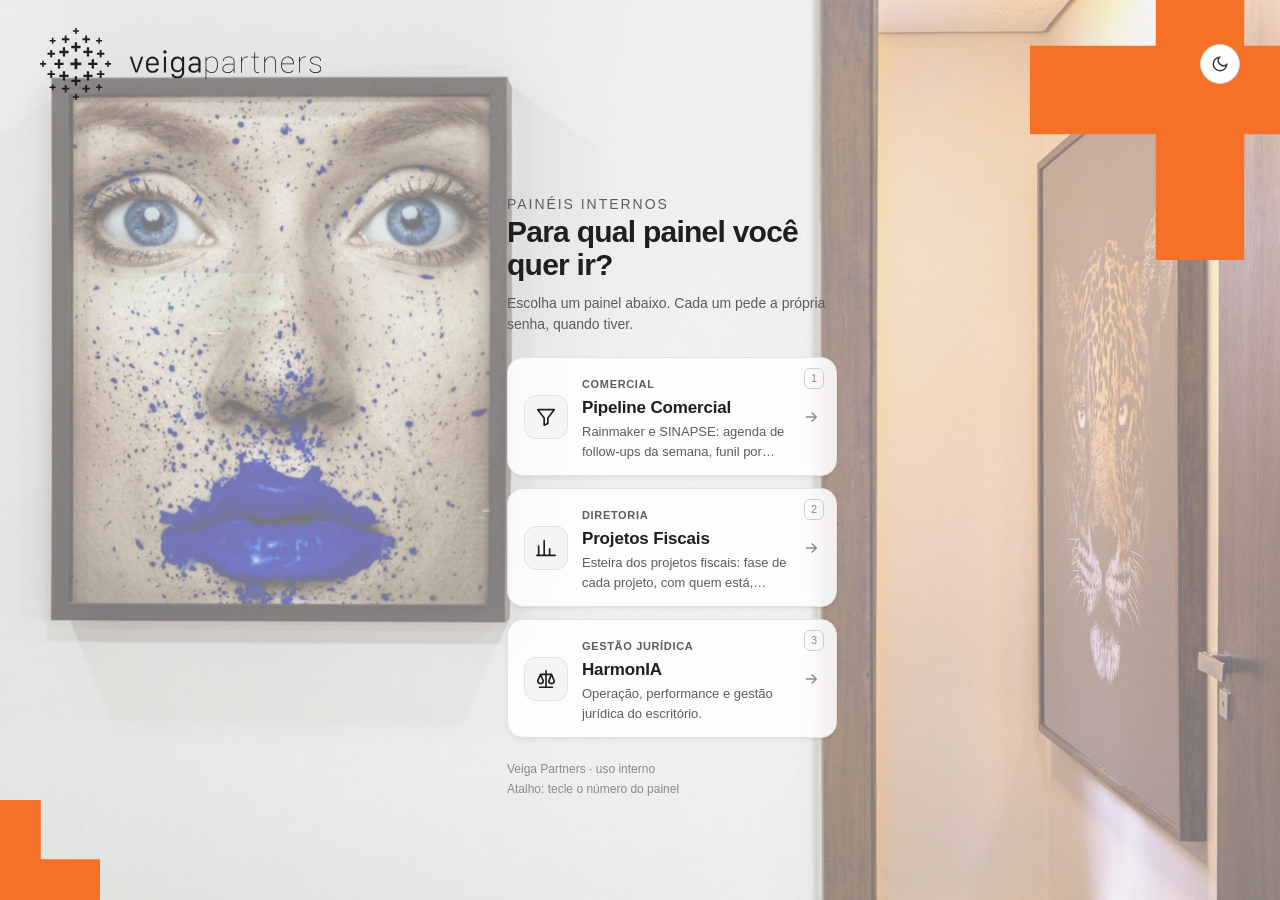
==== index.html @ 458cea9b "Hub: logo maior Co-Authored-By: Claude Opus 5.5 <noreply@anthropic.com>" ====
<!doctype html>
<html lang="pt-BR">
<head>
<meta charset="utf-8">
<meta name="viewport" content="width=device-width, initial-scale=1">
<meta name="robots" content="noindex, nofollow">
<title>Painéis Veiga Partners</title>
<style>
:root{
  --bg:#ebebeb; --panel:#ffffff; --panel2:#f5f5f5; --ink:#3c3c3c; --ink2:#1f1f1f; --muted:#5c5c5c; --faint:#8a8a8a;
  --line:#e2e2e2; --line2:#cecece; --accent:#000000; --graf:#dcdcdc;
  --foto-op:.5; --card-bg:rgba(255,255,255,.86);
  --vp-orange:#F57127; /* laranja Veiga Partners (apresentação institucional) */
  --shadow:0 1px 2px rgba(0,0,0,.05),0 2px 6px rgba(0,0,0,.05);
  --shadow-h:0 18px 40px -18px rgba(0,0,0,.35),0 6px 14px -8px rgba(0,0,0,.18);
  --sans:"Helvetica Neue",Helvetica,Arial,sans-serif; --ease:cubic-bezier(.2,.7,.2,1);
  color-scheme:light;
}
@media (prefers-color-scheme: dark){
  :root:not([data-theme="light"]){
    --bg:#1c1c1c; --panel:#262626; --panel2:#2d2d2d; --ink:#e6e6e6; --ink2:#ffffff; --muted:#b4b4b4; --faint:#8a8a8a;
    --line:#343434; --line2:#464646; --accent:#ffffff; --graf:#242424; --foto-op:.22; --card-bg:rgba(38,38,38,.86);
    --shadow:0 1px 2px rgba(0,0,0,.4); --shadow-h:0 22px 48px -20px rgba(0,0,0,.9),0 8px 18px -10px rgba(0,0,0,.6);
    color-scheme:dark;
  }
}
:root[data-theme="dark"]{
  --bg:#1c1c1c; --panel:#262626; --panel2:#2d2d2d; --ink:#e6e6e6; --ink2:#ffffff; --muted:#b4b4b4; --faint:#8a8a8a;
  --line:#343434; --line2:#464646; --accent:#ffffff; --graf:#242424; --foto-op:.22; --card-bg:rgba(38,38,38,.86);
  --shadow:0 1px 2px rgba(0,0,0,.4); --shadow-h:0 22px 48px -20px rgba(0,0,0,.9),0 8px 18px -10px rgba(0,0,0,.6);
  color-scheme:dark;
}
*{box-sizing:border-box}
html,body{margin:0}
body{background:var(--bg);color:var(--ink);font:15px/1.5 var(--sans);-webkit-font-smoothing:antialiased;min-height:100vh;overflow-x:hidden;position:relative}
a{color:inherit}

/* grafismo "+" da marca, ao fundo */
.graf{position:fixed;color:var(--vp-orange);pointer-events:none;z-index:0;animation:drift 1.2s var(--ease) both}
.graf svg{width:100%;height:100%;display:block}
.g1{width:340px;height:340px;right:-90px;top:-80px}
.g2{width:160px;height:160px;left:-60px;bottom:-60px;animation-delay:.15s}
@keyframes drift{from{opacity:0;transform:translate(24px,24px)}to{opacity:1;transform:none}}
@keyframes fadeUp{from{opacity:0;transform:translateY(14px)}to{opacity:1;transform:none}}

.wrap{position:relative;z-index:1;max-width:980px;margin:0 auto;padding:56px 16px 40px}
header{display:flex;align-items:center;justify-content:space-between;gap:16px;animation:fadeUp .6s var(--ease) both}
.logo{height:72px;width:auto;color:var(--ink2);display:block}
.theme{border:1px solid var(--line2);background:var(--panel);border-radius:999px;width:40px;height:40px;display:grid;place-items:center;cursor:pointer;color:var(--ink)}
.theme svg{width:18px;height:18px}
.theme .sun{display:none}
:root[data-theme="dark"] .theme .sun{display:block} :root[data-theme="dark"] .theme .moon{display:none}
@media (prefers-color-scheme: dark){:root:not([data-theme="light"]) .theme .sun{display:block}:root:not([data-theme="light"]) .theme .moon{display:none}}

.hero{margin:64px 0 28px;animation:fadeUp .6s .08s var(--ease) both}
.kicker{font-size:12px;letter-spacing:.14em;text-transform:uppercase;color:var(--faint);margin:0 0 10px}
h1{font-size:clamp(28px,4.4vw,42px);line-height:1.1;letter-spacing:-.025em;color:var(--ink2);margin:0;font-weight:700}
.hero p{color:var(--muted);margin:12px 0 0;max-width:560px}

.grid{display:grid;grid-template-columns:repeat(auto-fill,minmax(280px,1fr));gap:16px}
.card{display:flex;flex-direction:column;gap:14px;text-decoration:none;background:var(--panel);border:1px solid var(--line);border-radius:16px;padding:22px;box-shadow:var(--shadow);
  transition:transform .25s var(--ease),box-shadow .25s var(--ease),border-color .25s var(--ease);animation:fadeUp .6s var(--ease) both;min-height:200px;position:relative}
.card:hover{transform:translateY(-3px);box-shadow:var(--shadow-h);border-color:var(--line2)}
.card:focus-visible{outline:2px solid var(--accent);outline-offset:3px}
.card .top{display:flex;align-items:center;justify-content:space-between}
.ico{width:44px;height:44px;border-radius:12px;background:var(--panel2);border:1px solid var(--line);display:grid;place-items:center;color:var(--ink2)}
.ico svg{width:22px;height:22px}
.key{font-size:11px;color:var(--faint);border:1px solid var(--line2);border-radius:6px;padding:1px 6px}
.card h2{margin:0;font-size:19px;letter-spacing:-.01em;color:var(--ink2)}
.card p{margin:0;color:var(--muted);font-size:14px;flex:1}
.card .go{display:flex;align-items:center;justify-content:space-between;font-size:13px;color:var(--faint);border-top:1px solid var(--line);padding-top:12px}
.card .go b{color:var(--ink2);font-weight:600}
.card .arrow{width:18px;height:18px;transition:transform .25s var(--ease)}
.card:hover .arrow{transform:translateX(4px)}
.tag{font-size:11px;font-weight:600;letter-spacing:.06em;text-transform:uppercase;color:var(--muted)}
.last{position:absolute;top:-9px;left:20px;background:var(--ink2);color:var(--bg);font-size:10.5px;font-weight:600;letter-spacing:.06em;text-transform:uppercase;padding:2px 8px;border-radius:999px}
.soon{opacity:.55;pointer-events:none;border-style:dashed;box-shadow:none}

footer{margin-top:48px;color:var(--faint);font-size:12px;display:flex;justify-content:space-between;gap:12px;flex-wrap:wrap}

/* foto de fundo (recepção da Veiga): levemente transparente; os links ficam na faixa de parede branca entre o quadro e a porta */
body::before{content:"";position:fixed;inset:0;background:url("fundo.jpg") 52% center/cover no-repeat;opacity:var(--foto-op);z-index:0;pointer-events:none;animation:fadeIn 1s var(--ease) both}
@keyframes fadeIn{from{opacity:0}}
.card{background:var(--card-bg);-webkit-backdrop-filter:blur(8px);backdrop-filter:blur(8px)}

@media (min-width:1000px){
  :root{--cw:clamp(330px,21vw,410px)}
  header{position:fixed;top:28px;left:40px;right:40px;z-index:2}
  .wrap{max-width:none;width:var(--cw);margin:0 0 0 calc(52.5vw - var(--cw) / 2);padding:120px 0 40px;min-height:100vh;display:flex;flex-direction:column;justify-content:center}
  .hero{margin:0 0 22px}
  h1{font-size:30px}
  .hero p{font-size:14px}
  .grid{grid-template-columns:1fr;gap:12px}
  /* cards compactos em linha: ícone | título + descrição | seta, para caber vários painéis sem rolar */
  .card{min-height:0;padding:14px 16px;display:grid;grid-template-columns:44px 1fr 18px;column-gap:14px;row-gap:2px;align-items:center}
  .card .top{display:contents}
  .card .ico{grid-column:1;grid-row:1 / span 2}
  .card .key{position:absolute;top:10px;right:12px}
  .card > div:not(.top):not(.go){grid-column:2;grid-row:1}
  .card h2{font-size:17px}
  .card p{grid-column:2;grid-row:2;font-size:13px;display:-webkit-box;-webkit-line-clamp:2;-webkit-box-orient:vertical;overflow:hidden}
  .card .go{grid-column:3;grid-row:1 / span 2;border:0;padding:0;align-self:center}
  .card .go b{display:none}
  footer{margin-top:22px;flex-direction:column;gap:2px}
}

@media (max-width:600px){
  :root{--foto-op:.3}
  .wrap{padding-top:28px}
  .hero{margin:40px 0 22px}
  .g1{width:220px;height:220px;right:-80px;top:-60px}
  .logo{height:50px}
  .key{display:none}
}
@media (prefers-reduced-motion: reduce){*{animation:none!important;transition:none!important}}
</style>
</head>
<body>
<svg width="0" height="0" style="position:absolute" aria-hidden="true" focusable="false">
  <defs>
    <symbol id="vp-logo" viewBox="0 0 390.6 100"><path fill="currentColor" fill-rule="evenodd" d="M247.04 51.24C247.04 54.72 246.29 57.49 244.79 59.54C243.29 61.58 241.25 62.61 238.66 62.61C236.97 62.61 235.47 62.26 234.15 61.58C232.83 60.89 231.80 59.94 231.05 58.73L231.05 70.78L229.94 70.78L229.94 39.88L231.05 39.88L231.05 43.86C231.82 42.45 232.86 41.36 234.17 40.60C235.47 39.85 236.96 39.47 238.62 39.47C241.23 39.47 243.29 40.47 244.79 42.47C246.29 44.47 247.04 47.28 247.04 50.89L247.04 51.24M245.90 50.81C245.90 47.61 245.27 45.10 243.99 43.29C242.72 41.49 240.94 40.58 238.64 40.58C236.77 40.58 235.18 41.07 233.88 42.04C232.57 43.01 231.63 44.40 231.05 46.21L231.05 56.65C231.63 58.19 232.58 59.38 233.89 60.23C235.20 61.07 236.80 61.49 238.68 61.49C240.97 61.49 242.74 60.59 244.00 58.77C245.27 56.96 245.90 54.30 245.90 50.81ZM269.42 62.20C269.14 61.25 269.00 59.89 269.00 58.11C268.12 59.54 266.92 60.65 265.39 61.43C263.87 62.22 262.14 62.61 260.22 62.61C258.16 62.61 256.50 62.05 255.24 60.93C253.98 59.81 253.35 58.35 253.35 56.54C253.35 54.50 254.28 52.86 256.12 51.63C257.97 50.40 260.43 49.77 263.50 49.74L269.00 49.74L269.00 46.48C269.00 44.61 268.42 43.16 267.24 42.13C266.07 41.10 264.38 40.58 262.20 40.58C260.16 40.58 258.47 41.10 257.10 42.15C255.74 43.19 255.06 44.49 255.06 46.03L253.95 45.99C253.95 44.17 254.75 42.63 256.34 41.37C257.94 40.10 259.89 39.47 262.20 39.47C264.60 39.47 266.52 40.07 267.93 41.27C269.35 42.48 270.08 44.17 270.12 46.36L270.12 57.02C270.12 59.47 270.31 61.13 270.70 62.01L270.70 62.20L269.42 62.20M260.22 61.49C262.31 61.49 264.11 61.03 265.61 60.09C267.12 59.16 268.25 57.84 269.00 56.15L269.00 50.85L263.85 50.85C260.66 50.85 258.22 51.49 256.53 52.75C255.15 53.78 254.46 55.07 254.46 56.61C254.46 57.97 255.01 59.12 256.09 60.07C257.18 61.02 258.55 61.49 260.22 61.49ZM289.03 40.71L287.59 40.58C285.69 40.58 284.10 41.20 282.83 42.43C281.55 43.66 280.71 45.38 280.31 47.59L280.31 62.20L279.20 62.20L279.20 39.88L280.31 39.88L280.31 44.52C280.91 42.97 281.82 41.74 283.03 40.83C284.24 39.92 285.76 39.47 287.59 39.47C288.24 39.47 288.76 39.55 289.16 39.70L289.03 40.71ZM298.75 33.86L298.75 39.88L303.82 39.88L303.82 41.00L298.75 41.00L298.75 56.85C298.75 58.43 299.01 59.60 299.52 60.36C300.04 61.12 300.90 61.49 302.11 61.49C302.72 61.49 303.45 61.43 304.32 61.31L304.50 62.36C304.05 62.53 303.27 62.61 302.17 62.61C300.55 62.61 299.39 62.16 298.69 61.26C297.99 60.36 297.63 58.93 297.62 56.99L297.62 41.00L293.49 41.00L293.49 39.88L297.62 39.88L297.62 33.86L298.75 33.86ZM312.63 45.08C313.36 43.35 314.43 41.98 315.85 40.97C317.27 39.97 318.83 39.47 320.55 39.47C322.94 39.47 324.72 40.15 325.88 41.50C327.05 42.85 327.63 44.90 327.65 47.64L327.65 62.20L326.53 62.20L326.53 47.61C326.52 45.22 326.03 43.45 325.07 42.30C324.11 41.16 322.58 40.58 320.49 40.58C318.57 40.58 316.90 41.27 315.49 42.63C314.08 44.00 313.13 45.76 312.63 47.92L312.63 62.20L311.52 62.20L311.52 39.88L312.63 39.88L312.63 45.08ZM344.56 62.61C342.76 62.61 341.11 62.12 339.60 61.15C338.10 60.18 336.92 58.85 336.07 57.16C335.21 55.47 334.79 53.60 334.79 51.53L334.79 50.61C334.79 48.54 335.20 46.65 336.02 44.93C336.85 43.22 337.98 41.87 339.43 40.91C340.87 39.95 342.44 39.47 344.15 39.47C346.64 39.47 348.67 40.36 350.25 42.13C351.84 43.90 352.63 46.23 352.63 49.12L352.63 50.30L335.90 50.30L335.90 51.51C335.90 53.32 336.28 55.00 337.04 56.54C337.81 58.09 338.86 59.30 340.20 60.18C341.54 61.06 342.99 61.49 344.56 61.49C346.06 61.49 347.34 61.25 348.39 60.75C349.44 60.25 350.37 59.48 351.18 58.44L351.97 59.00C350.30 61.40 347.83 62.61 344.56 62.61M344.15 40.58C341.98 40.58 340.13 41.39 338.62 43.01C337.11 44.62 336.22 46.68 335.96 49.18L351.51 49.18L351.51 48.91C351.51 47.40 351.19 46.00 350.55 44.70C349.91 43.40 349.03 42.39 347.91 41.66C346.79 40.94 345.54 40.58 344.15 40.58ZM369.56 40.71L368.12 40.58C366.22 40.58 364.63 41.20 363.35 42.43C362.07 43.66 361.24 45.38 360.84 47.59L360.84 62.20L359.72 62.20L359.72 39.88L360.84 39.88L360.84 44.52C361.44 42.97 362.35 41.74 363.56 40.83C364.77 39.92 366.29 39.47 368.12 39.47C368.76 39.47 369.29 39.55 369.69 39.70L369.56 40.71ZM389.51 56.73C389.51 54.02 387.20 52.18 382.58 51.20C379.80 50.61 377.87 49.85 376.78 48.92C375.70 48.00 375.15 46.72 375.15 45.10C375.15 43.46 375.85 42.12 377.23 41.06C378.61 40.00 380.41 39.47 382.62 39.47C385.03 39.47 386.96 40.04 388.42 41.19C389.87 42.34 390.60 43.89 390.60 45.84L389.47 45.84C389.47 44.34 388.83 43.09 387.57 42.09C386.30 41.08 384.65 40.58 382.62 40.58C380.67 40.58 379.12 41.01 377.98 41.86C376.84 42.71 376.27 43.78 376.27 45.06C376.27 46.06 376.48 46.85 376.91 47.42C377.33 47.99 378.03 48.51 378.99 48.97C379.95 49.43 381.35 49.87 383.20 50.30C385.04 50.72 386.50 51.22 387.57 51.80C388.64 52.38 389.42 53.06 389.90 53.85C390.38 54.64 390.62 55.61 390.62 56.75C390.62 58.51 389.90 59.93 388.46 61.00C387.01 62.07 385.12 62.61 382.78 62.61C380.28 62.61 378.26 62.04 376.73 60.91C375.20 59.77 374.43 58.31 374.43 56.52L375.55 56.52C375.66 58.09 376.35 59.31 377.62 60.18C378.89 61.06 380.61 61.49 382.78 61.49C384.78 61.49 386.40 61.03 387.64 60.10C388.89 59.17 389.51 58.05 389.51 56.73ZM124.59 40.02L127.94 40.02L133.86 58.65L134.01 58.65L140.27 40.02L143.49 40.02L135.49 61.94L132.46 61.94L124.59 40.02ZM151.46 61.11C150.10 60.32 149.06 59.21 148.33 57.77C147.61 56.34 147.24 54.65 147.24 52.71L147.24 49.31C147.24 47.33 147.62 45.62 148.38 44.18C149.14 42.75 150.19 41.63 151.51 40.84C152.84 40.05 154.37 39.66 156.10 39.66C157.83 39.66 159.36 40.05 160.69 40.83C162.01 41.62 163.06 42.73 163.82 44.17C164.58 45.62 164.96 47.33 164.96 49.31L164.96 51.76L150.28 51.76L150.28 52.92C150.28 54.83 150.80 56.42 151.83 57.70C152.86 58.98 154.37 59.62 156.35 59.62C157.31 59.62 158.16 59.47 158.87 59.19C159.59 58.90 160.17 58.54 160.59 58.10C161.02 57.66 161.30 57.20 161.44 56.73L164.64 56.73C164.57 57.29 164.35 57.89 163.97 58.54C163.60 59.19 163.07 59.79 162.38 60.36C161.70 60.93 160.86 61.39 159.86 61.75C158.86 62.12 157.70 62.30 156.37 62.30C154.46 62.30 152.82 61.90 151.46 61.11M161.90 49.42L161.90 49.22L161.90 49.04C161.90 47.69 161.66 46.51 161.19 45.50C160.71 44.50 160.04 43.72 159.16 43.18C158.28 42.63 157.26 42.36 156.10 42.36C154.93 42.36 153.90 42.63 153.03 43.18C152.16 43.72 151.48 44.50 151.00 45.50C150.52 46.51 150.28 47.69 150.28 49.04L150.28 49.22L150.28 49.42L161.90 49.42ZM171.91 31.58C172.36 31.13 172.90 30.91 173.52 30.91C174.22 30.91 174.79 31.13 175.23 31.57C175.67 32.01 175.89 32.56 175.89 33.23C175.89 33.90 175.67 34.46 175.22 34.90C174.77 35.34 174.21 35.56 173.52 35.56C172.90 35.56 172.36 35.34 171.91 34.90C171.46 34.46 171.24 33.90 171.24 33.23C171.24 32.57 171.46 32.02 171.91 31.58M172.06 40.02L175.09 40.02L175.09 61.94L172.06 61.94L172.06 40.02ZM195.66 65.66C196.69 64.62 197.21 63.20 197.21 61.40L197.21 57.88L197.02 57.88C196.82 58.32 196.54 58.76 196.16 59.20C195.78 59.63 195.33 60.02 194.79 60.36C194.25 60.70 193.64 60.98 192.97 61.19C192.29 61.40 191.54 61.50 190.72 61.50C189.10 61.50 187.63 61.13 186.31 60.40C184.99 59.67 183.94 58.63 183.17 57.27C182.39 55.92 182.00 54.30 182.00 52.41L182.00 48.77C182.00 46.87 182.40 45.24 183.19 43.88C183.98 42.52 185.03 41.47 186.34 40.75C187.65 40.02 189.10 39.66 190.69 39.66C191.85 39.66 192.88 39.86 193.76 40.25C194.65 40.64 195.38 41.13 195.97 41.71C196.56 42.30 196.97 42.88 197.21 43.45L197.35 43.45L197.35 40.02L200.22 40.02L200.22 61.29C200.22 62.76 200.00 64.03 199.55 65.10C199.11 66.18 198.47 67.07 197.66 67.78C196.84 68.50 195.86 69.03 194.71 69.37C193.57 69.72 192.30 69.90 190.90 69.90C189.09 69.90 187.58 69.62 186.38 69.07C185.18 68.52 184.26 67.80 183.63 66.90C182.99 66.01 182.62 65.05 182.53 64.03L185.67 64.03C185.75 64.58 186.01 65.09 186.45 65.57C186.89 66.06 187.50 66.45 188.27 66.76C189.03 67.06 189.95 67.22 191.01 67.22C193.07 67.22 194.62 66.70 195.66 65.66M187.99 43.23C187.06 43.82 186.33 44.65 185.82 45.72C185.30 46.79 185.04 48.05 185.04 49.50L185.04 51.70C185.04 53.11 185.31 54.35 185.85 55.42C186.38 56.49 187.12 57.32 188.07 57.92C189.01 58.52 190.09 58.82 191.30 58.82C192.59 58.82 193.66 58.51 194.54 57.89C195.41 57.27 196.07 56.46 196.53 55.48C196.98 54.50 197.21 53.45 197.21 52.35L197.21 48.92C197.21 47.78 196.97 46.72 196.48 45.72C196.00 44.72 195.33 43.91 194.45 43.28C193.58 42.65 192.52 42.34 191.28 42.34C190.02 42.34 188.93 42.64 187.99 43.23ZM208.28 60.46C206.96 59.24 206.29 57.62 206.29 55.60C206.29 53.70 206.94 52.16 208.24 50.99C209.54 49.82 211.44 49.23 213.94 49.23L219.93 49.23L219.93 46.86C219.93 45.31 219.47 44.18 218.57 43.45C217.66 42.72 216.44 42.36 214.90 42.36C213.87 42.36 213.03 42.49 212.38 42.74C211.73 42.99 211.23 43.33 210.87 43.75C210.51 44.18 210.27 44.65 210.13 45.17L207.17 45.17C207.24 44.29 207.48 43.51 207.88 42.82C208.27 42.14 208.81 41.56 209.49 41.08C210.17 40.61 210.97 40.26 211.91 40.03C212.84 39.80 213.89 39.68 215.05 39.68C216.50 39.68 217.83 39.91 219.04 40.38C220.24 40.85 221.21 41.61 221.93 42.65C222.65 43.70 223.01 45.08 223.01 46.80L223.01 61.94L220.07 61.94L220.07 58.90L219.93 58.90C219.58 59.48 219.11 60.02 218.53 60.55C217.95 61.07 217.25 61.49 216.41 61.81C215.57 62.14 214.59 62.30 213.46 62.30C211.33 62.30 209.61 61.69 208.28 60.46M217.10 58.94C217.97 58.48 218.65 57.86 219.16 57.08C219.67 56.30 219.93 55.41 219.93 54.42L219.93 51.78L213.98 51.78C212.36 51.78 211.20 52.14 210.49 52.85C209.79 53.56 209.44 54.46 209.44 55.53C209.44 56.91 209.91 57.94 210.87 58.61C211.83 59.28 212.93 59.62 214.19 59.62C215.26 59.62 216.23 59.39 217.10 58.94ZM57.38 47.90L51.79 47.90L51.79 42.31L47.98 42.31L47.98 47.90L42.40 47.90L42.40 51.71L47.98 51.71L47.98 57.29L51.79 57.29L51.79 51.71L57.38 51.71L57.38 47.90ZM39.74 64.90L34.93 64.90L34.93 60.09L31.66 60.09L31.66 64.90L26.85 64.90L26.85 68.18L31.66 68.18L31.66 72.99L34.93 72.99L34.93 68.18L39.74 68.18L39.74 64.90ZM39.74 31.66L34.93 31.66L34.93 26.85L31.66 26.85L31.66 31.66L26.85 31.66L26.85 34.93L31.66 34.93L31.66 39.74L34.93 39.74L34.93 34.93L39.74 34.93L39.74 31.66ZM73.08 64.90L68.27 64.90L68.27 60.09L64.99 60.09L64.99 64.90L60.18 64.90L60.18 68.18L64.99 68.18L64.99 72.99L68.27 72.99L68.27 68.18L73.08 68.18L73.08 64.90ZM73.08 31.50L68.27 31.50L68.27 26.69L64.99 26.69L64.99 31.50L60.18 31.50L60.18 34.78L64.99 34.78L64.99 39.59L68.27 39.59L68.27 34.78L73.08 34.78L73.08 31.50ZM56.34 24.77L51.53 24.77L51.53 19.96L48.25 19.96L48.25 24.77L43.44 24.77L43.44 28.05L48.25 28.05L48.25 32.85L51.53 32.85L51.53 28.05L56.34 28.05L56.34 24.77ZM56.34 71.72L51.53 71.72L51.53 66.91L48.25 66.91L48.25 71.72L43.44 71.72L43.44 74.99L48.25 74.99L48.25 79.80L51.53 79.80L51.53 74.99L56.34 74.99L56.34 71.72ZM20.81 62.76L16.93 62.76L16.93 58.88L14.28 58.88L14.28 62.76L10.39 62.76L10.39 65.41L14.28 65.41L14.28 69.30L16.93 69.30L16.93 65.41L20.81 65.41L20.81 62.76ZM20.81 34.36L16.93 34.36L16.93 30.48L14.28 30.48L14.28 34.36L10.39 34.36L10.39 37.01L14.28 37.01L14.28 40.90L16.93 40.90L16.93 37.01L20.81 37.01L20.81 34.36ZM40.88 82.93L36.99 82.90L37.01 79.02L34.36 79.00L34.34 82.89L30.46 82.87L30.44 85.51L34.33 85.54L34.30 89.42L36.95 89.44L36.97 85.55L40.86 85.58L40.88 82.93ZM40.87 14.21L36.98 14.21L36.98 10.33L34.33 10.33L34.33 14.21L30.45 14.21L30.45 16.86L34.33 16.86L34.33 20.75L36.98 20.75L36.98 16.86L40.87 16.86L40.87 14.21ZM69.30 14.27L65.42 14.27L65.42 10.38L62.77 10.38L62.77 14.27L58.88 14.27L58.88 16.92L62.77 16.92L62.77 20.80L65.42 20.80L65.42 16.92L69.30 16.92L69.30 14.27ZM69.30 82.90L65.42 82.90L65.42 79.01L62.77 79.01L62.77 82.90L58.88 82.90L58.88 85.54L62.77 85.54L62.77 89.43L65.42 89.43L65.42 85.54L69.30 85.54L69.30 82.90ZM89.43 62.76L85.54 62.76L85.54 58.88L82.90 58.88L82.90 62.76L79.01 62.76L79.01 65.41L82.90 65.41L82.90 69.30L85.54 69.30L85.54 65.41L89.43 65.41L89.43 62.76ZM89.43 34.34L85.54 34.34L85.54 30.46L82.90 30.46L82.90 34.34L79.01 34.34L79.01 36.99L82.90 36.99L82.90 40.88L85.54 40.88L85.54 36.99L89.43 36.99L89.43 34.34ZM21.84 81.13L18.68 81.13L18.68 77.97L16.53 77.97L16.53 81.13L13.37 81.13L13.37 83.28L16.53 83.28L16.53 86.44L18.68 86.44L18.68 83.28L21.84 83.28L21.84 81.13ZM21.84 16.53L18.68 16.53L18.68 13.37L16.53 13.37L16.53 16.53L13.37 16.53L13.37 18.68L16.53 18.68L16.53 21.84L18.68 21.84L18.68 18.68L21.84 18.68L21.84 16.53ZM86.38 16.56L83.22 16.56L83.22 13.40L81.07 13.40L81.07 16.56L77.91 16.56L77.91 18.71L81.07 18.71L81.07 21.87L83.22 21.87L83.22 18.71L86.38 18.71L86.38 16.56ZM54.12 94.69L50.96 94.69L50.96 91.53L48.81 91.53L48.81 94.69L45.65 94.69L45.65 96.84L48.81 96.84L48.81 100.00L50.96 100.00L50.96 96.84L54.12 96.84L54.12 94.69ZM54.12 3.16L50.96 3.16L50.96 0.00L48.81 0.00L48.81 3.16L45.65 3.16L45.65 5.31L48.81 5.31L48.81 8.47L50.96 8.47L50.96 5.31L54.12 5.31L54.12 3.16ZM75.01 56.25L75.01 51.44L79.82 51.44L79.82 48.16L75.01 48.16L75.01 43.35L71.73 43.35L71.73 48.16L66.92 48.16L66.92 51.44L71.73 51.44L71.73 56.25L75.01 56.25ZM28.05 56.25L28.05 51.44L32.85 51.44L32.85 48.16L28.05 48.16L28.05 43.35L24.77 43.35L24.77 48.16L19.96 48.16L19.96 51.44L24.77 51.44L24.77 56.25L28.05 56.25ZM5.31 54.04L5.31 50.88L8.47 50.88L8.47 48.73L5.31 48.73L5.31 45.57L3.16 45.57L3.16 48.73L0.00 48.73L0.00 50.88L3.16 50.88L3.16 54.04L5.31 54.04ZM95.51 54.04L95.51 50.88L98.67 50.88L98.67 48.73L95.51 48.73L95.51 45.57L93.36 45.57L93.36 48.73L90.20 48.73L90.20 50.88L93.36 50.88L93.36 54.04L95.51 54.04ZM86.38 81.13L83.22 81.13L83.22 77.97L81.07 77.97L81.07 81.13L77.91 81.13L77.91 83.28L81.07 83.28L81.07 86.44L83.22 86.44L83.22 83.28L86.38 83.28L86.38 81.13Z"/></symbol>
    <symbol id="vp-plus" viewBox="0 0 100 100"><path fill="currentColor" d="M37 0h26v37h37v26H63v37H37V63H0V37h37z"/></symbol>
  </defs>
</svg>

<div id="lock">

<div class="graf g1" aria-hidden="true"><svg><use href="#vp-plus"/></svg></div>
<div class="graf g2" aria-hidden="true"><svg><use href="#vp-plus"/></svg></div>

<div class="wrap">
  <header>
    <svg class="logo" viewBox="0 0 390.6 100" role="img" aria-label="Veiga Partners"><use href="#vp-logo"/></svg>
    <button class="theme" id="theme" aria-label="Alternar tema claro/escuro">
      <svg class="moon" viewBox="0 0 24 24" fill="none" stroke="currentColor" stroke-width="2"><path d="M21 12.8A9 9 0 1 1 11.2 3a7 7 0 0 0 9.8 9.8z"/></svg>
      <svg class="sun" viewBox="0 0 24 24" fill="none" stroke="currentColor" stroke-width="2"><circle cx="12" cy="12" r="4"/><path d="M12 2v2M12 20v2M4.9 4.9l1.4 1.4M17.7 17.7l1.4 1.4M2 12h2M20 12h2M4.9 19.1l1.4-1.4M17.7 6.3l1.4-1.4"/></svg>
    </button>
  </header>

  <section class="hero">
    <p class="kicker">Painéis internos</p>
    <h1>Para qual painel você quer ir?</h1>
    <p>Escolha um painel abaixo. Cada um pede a própria senha, quando tiver.</p>
  </section>

  <nav class="grid" id="grid" aria-label="Painéis"></nav>

  <footer>
    <span>Veiga Partners · uso interno</span>
    <span>Atalho: tecle o número do painel</span>
  </footer>
</div>

<script>
/* Para incluir um painel novo, acrescente um item nesta lista (na ordem em que deve aparecer). */
const PAINEIS = [
  {
    titulo: "Pipeline Comercial",
    tag: "Comercial",
    descricao: "Rainmaker e SINAPSE: agenda de follow-ups da semana, funil por estágio, métricas e movimentos do time.",
    url: "/dashcomercial/",
    icone: "funil",
  },
  {
    titulo: "Projetos Fiscais",
    tag: "Diretoria",
    descricao: "Esteira dos projetos fiscais: fase de cada projeto, com quem está, travas, prazos do cronograma e ritmo.",
    url: "/projetosfiscais/",
    icone: "grafico",
  },
  {
    titulo: "HarmonIA",
    tag: "Gestão jurídica",
    descricao: "Operação, performance e gestão jurídica do escritório.",
    url: "https://gestao.veiga.law/board",
    icone: "balanca",
  },
];

const ICONES = {
  funil:   '<path d="M3 4h18l-7 9v6l-4 2v-8z"/>',
  grafico: '<path d="M4 20V10M10 20V4M16 20v-7M22 20H2"/>',
  pasta:   '<path d="M3 6a2 2 0 0 1 2-2h4l2 2h8a2 2 0 0 1 2 2v10a2 2 0 0 1-2 2H5a2 2 0 0 1-2-2z"/>',
  balanca: '<path d="M12 3v18M5 21h14M6 7h12M6 7l-3 7a3 3 0 0 0 6 0zM18 7l-3 7a3 3 0 0 0 6 0z"/>',
  calendario: '<rect x="3" y="5" width="18" height="16" rx="2"/><path d="M16 3v4M8 3v4M3 11h18"/>',
};
const esc = s => String(s ?? "").replace(/[&<>"']/g, c => ({"&":"&amp;","<":"&lt;",">":"&gt;",'"':"&quot;","'":"&#39;"}[c]));
const LS = {get(k){try{return localStorage.getItem(k)}catch(e){return null}}, set(k,v){try{localStorage.setItem(k,v)}catch(e){}}};
const ultimo = LS.get("hub.ultimo");

document.getElementById("grid").innerHTML = PAINEIS.map((p, i) => `
  <a class="card${p.emBreve ? " soon" : ""}" href="${esc(p.url)}" data-url="${esc(p.url)}" style="animation-delay:${.14 + i * .07}s">
    ${ultimo === p.url ? '<span class="last">Último acessado</span>' : ""}
    <div class="top">
      <div class="ico"><svg viewBox="0 0 24 24" fill="none" stroke="currentColor" stroke-width="1.8" stroke-linecap="round" stroke-linejoin="round" aria-hidden="true">${ICONES[p.icone] || ICONES.pasta}</svg></div>
      ${i < 9 ? `<span class="key" aria-hidden="true">${i + 1}</span>` : ""}
    </div>
    <div>
      <span class="tag">${esc(p.tag)}</span>
      <h2>${esc(p.titulo)}</h2>
    </div>
    <p>${esc(p.descricao)}</p>
    <div class="go"><b>${p.emBreve ? "Em breve" : "Abrir painel"}</b>
      <svg class="arrow" viewBox="0 0 24 24" fill="none" stroke="currentColor" stroke-width="2" aria-hidden="true"><path d="M5 12h14M13 6l6 6-6 6"/></svg></div>
  </a>`).join("");

document.querySelectorAll(".card").forEach(a => a.addEventListener("click", () => LS.set("hub.ultimo", a.dataset.url)));
document.addEventListener("keydown", e => {
  if (e.ctrlKey || e.metaKey || e.altKey) return;
  const n = parseInt(e.key, 10);
  const p = PAINEIS[n - 1];
  if (p && !p.emBreve) { LS.set("hub.ultimo", p.url); location.href = p.url; }
});

const t = LS.get("hub.theme"); if (t) document.documentElement.dataset.theme = t;
document.getElementById("theme").onclick = () => {
  const cur = document.documentElement.dataset.theme || (matchMedia("(prefers-color-scheme: dark)").matches ? "dark" : "light");
  const nxt = cur === "dark" ? "light" : "dark";
  document.documentElement.dataset.theme = nxt; LS.set("hub.theme", nxt);
};
</script>
</body>
</html>
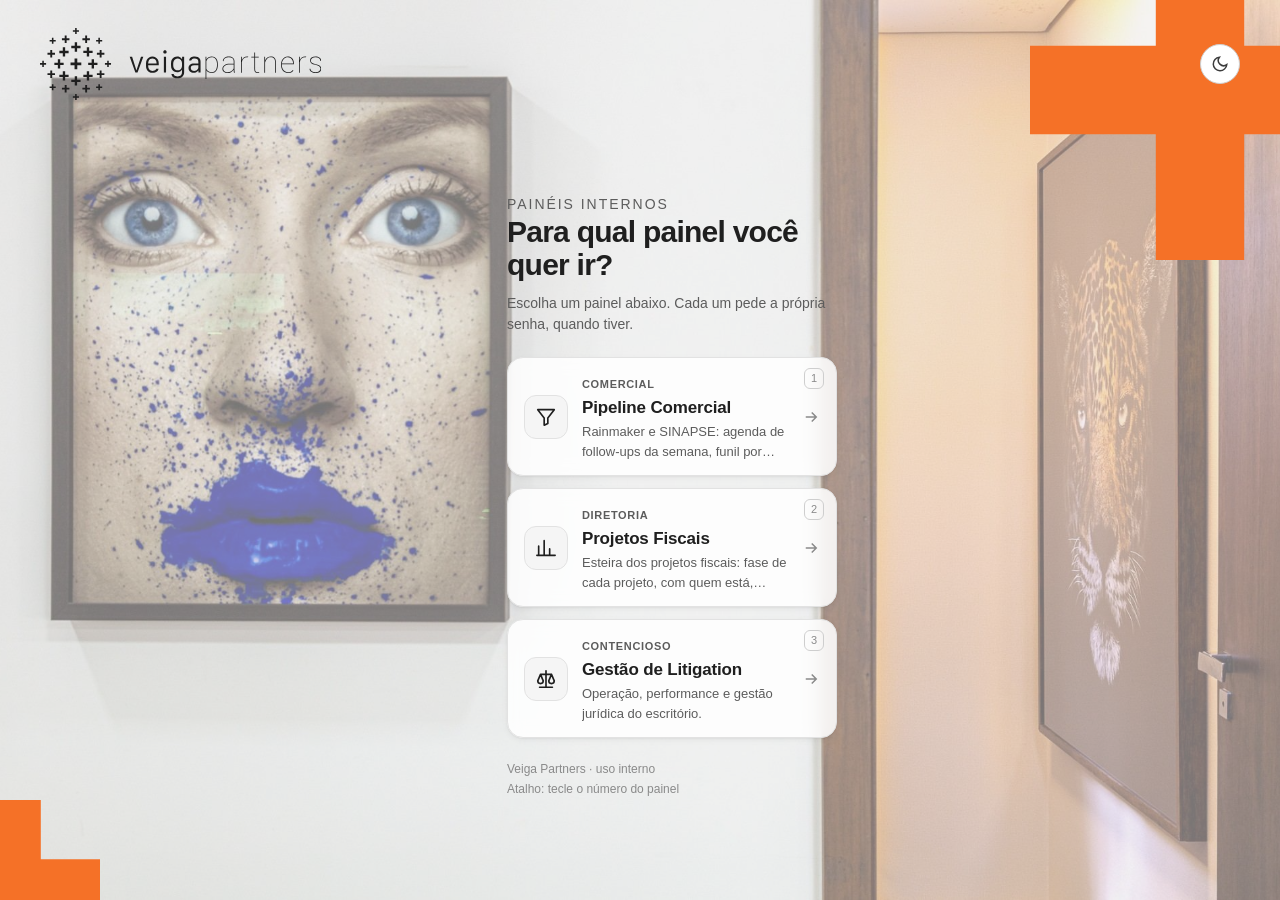
==== commit e7082eca: "Hub: card renomeado para Gestão de Litigation Co-Authored-By: Claude Opus 5.5 <noreply@anthropic.com" ====
--- a/index.html
+++ b/index.html
@@ -169,8 +169,8 @@
     icone: "grafico",
   },
   {
-    titulo: "HarmonIA",
-    tag: "Gestão jurídica",
+    titulo: "Gestão de Litigation",
+    tag: "Contencioso",
     descricao: "Operação, performance e gestão jurídica do escritório.",
     url: "https://gestao.veiga.law/board",
     icone: "balanca",
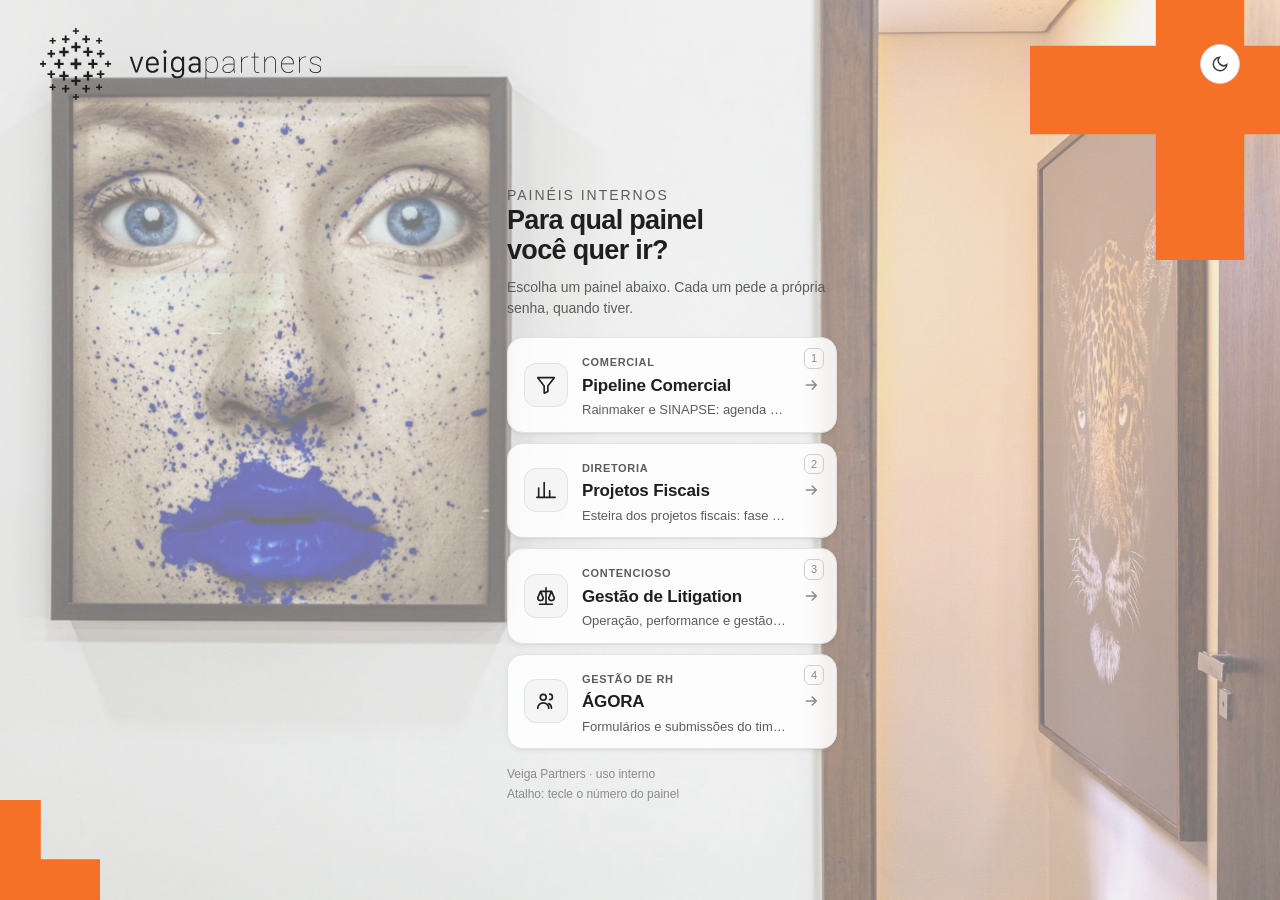
==== commit 028f37ae: "Hub: ÁGORA (Gestão de RH) e cards mais compactos para caber quatro painéis Co-Authored-By: Claude Op" ====
--- a/index.html
+++ b/index.html
@@ -54,7 +54,7 @@
 
 .hero{margin:64px 0 28px;animation:fadeUp .6s .08s var(--ease) both}
 .kicker{font-size:12px;letter-spacing:.14em;text-transform:uppercase;color:var(--faint);margin:0 0 10px}
-h1{font-size:clamp(28px,4.4vw,42px);line-height:1.1;letter-spacing:-.025em;color:var(--ink2);margin:0;font-weight:700}
+h1{text-wrap:balance;font-size:clamp(28px,4.4vw,42px);line-height:1.1;letter-spacing:-.025em;color:var(--ink2);margin:0;font-weight:700}
 .hero p{color:var(--muted);margin:12px 0 0;max-width:560px}
 
 .grid{display:grid;grid-template-columns:repeat(auto-fill,minmax(280px,1fr));gap:16px}
@@ -86,22 +86,22 @@
 @media (min-width:1000px){
   :root{--cw:clamp(330px,21vw,410px)}
   header{position:fixed;top:28px;left:40px;right:40px;z-index:2}
-  .wrap{max-width:none;width:var(--cw);margin:0 0 0 calc(52.5vw - var(--cw) / 2);padding:120px 0 40px;min-height:100vh;display:flex;flex-direction:column;justify-content:center}
-  .hero{margin:0 0 22px}
-  h1{font-size:30px}
+  .wrap{max-width:none;width:var(--cw);margin:0 0 0 calc(52.5vw - var(--cw) / 2);padding:104px 0 28px;min-height:100vh;display:flex;flex-direction:column;justify-content:center}
+  .hero{margin:0 0 18px}
+  h1{font-size:27px}
   .hero p{font-size:14px}
-  .grid{grid-template-columns:1fr;gap:12px}
+  .grid{grid-template-columns:1fr;gap:10px}
   /* cards compactos em linha: ícone | título + descrição | seta, para caber vários painéis sem rolar */
-  .card{min-height:0;padding:14px 16px;display:grid;grid-template-columns:44px 1fr 18px;column-gap:14px;row-gap:2px;align-items:center}
+  .card{min-height:0;padding:12px 16px;display:grid;grid-template-columns:44px 1fr 18px;column-gap:14px;row-gap:2px;align-items:center}
   .card .top{display:contents}
   .card .ico{grid-column:1;grid-row:1 / span 2}
   .card .key{position:absolute;top:10px;right:12px}
   .card > div:not(.top):not(.go){grid-column:2;grid-row:1}
   .card h2{font-size:17px}
-  .card p{grid-column:2;grid-row:2;font-size:13px;display:-webkit-box;-webkit-line-clamp:2;-webkit-box-orient:vertical;overflow:hidden}
+  .card p{grid-column:2;grid-row:2;font-size:13px;display:-webkit-box;-webkit-line-clamp:1;-webkit-box-orient:vertical;overflow:hidden}
   .card .go{grid-column:3;grid-row:1 / span 2;border:0;padding:0;align-self:center}
   .card .go b{display:none}
-  footer{margin-top:22px;flex-direction:column;gap:2px}
+  footer{margin-top:16px;flex-direction:column;gap:2px}
 }
 
 @media (max-width:600px){
@@ -175,6 +175,13 @@
     url: "https://gestao.veiga.law/board",
     icone: "balanca",
   },
+  {
+    titulo: "ÁGORA",
+    tag: "Gestão de RH",
+    descricao: "Formulários e submissões do time: onde as pessoas da Veiga levam seus pedidos e são ouvidas.",
+    url: "https://gestao.veiga.law/formulario-submissoes",
+    icone: "pessoas",
+  },
 ];
 
 const ICONES = {
@@ -182,6 +189,7 @@
   grafico: '<path d="M4 20V10M10 20V4M16 20v-7M22 20H2"/>',
   pasta:   '<path d="M3 6a2 2 0 0 1 2-2h4l2 2h8a2 2 0 0 1 2 2v10a2 2 0 0 1-2 2H5a2 2 0 0 1-2-2z"/>',
   balanca: '<path d="M12 3v18M5 21h14M6 7h12M6 7l-3 7a3 3 0 0 0 6 0zM18 7l-3 7a3 3 0 0 0 6 0z"/>',
+  pessoas: '<circle cx="9" cy="8" r="3.2"/><path d="M3 20a6 6 0 0 1 12 0M16 4.5a3 3 0 0 1 0 6M18 20a6 6 0 0 0-3-5.2"/>',
   calendario: '<rect x="3" y="5" width="18" height="16" rx="2"/><path d="M16 3v4M8 3v4M3 11h18"/>',
 };
 const esc = s => String(s ?? "").replace(/[&<>"']/g, c => ({"&":"&amp;","<":"&lt;",">":"&gt;",'"':"&quot;","'":"&#39;"}[c]));
@@ -189,7 +197,7 @@
 const ultimo = LS.get("hub.ultimo");
 
 document.getElementById("grid").innerHTML = PAINEIS.map((p, i) => `
-  <a class="card${p.emBreve ? " soon" : ""}" href="${esc(p.url)}" data-url="${esc(p.url)}" style="animation-delay:${.14 + i * .07}s">
+  <a class="card${p.emBreve ? " soon" : ""}" href="${esc(p.url)}" title="${esc(p.descricao)}" data-url="${esc(p.url)}" style="animation-delay:${.14 + i * .07}s">
     ${ultimo === p.url ? '<span class="last">Último acessado</span>' : ""}
     <div class="top">
       <div class="ico"><svg viewBox="0 0 24 24" fill="none" stroke="currentColor" stroke-width="1.8" stroke-linecap="round" stroke-linejoin="round" aria-hidden="true">${ICONES[p.icone] || ICONES.pasta}</svg></div>
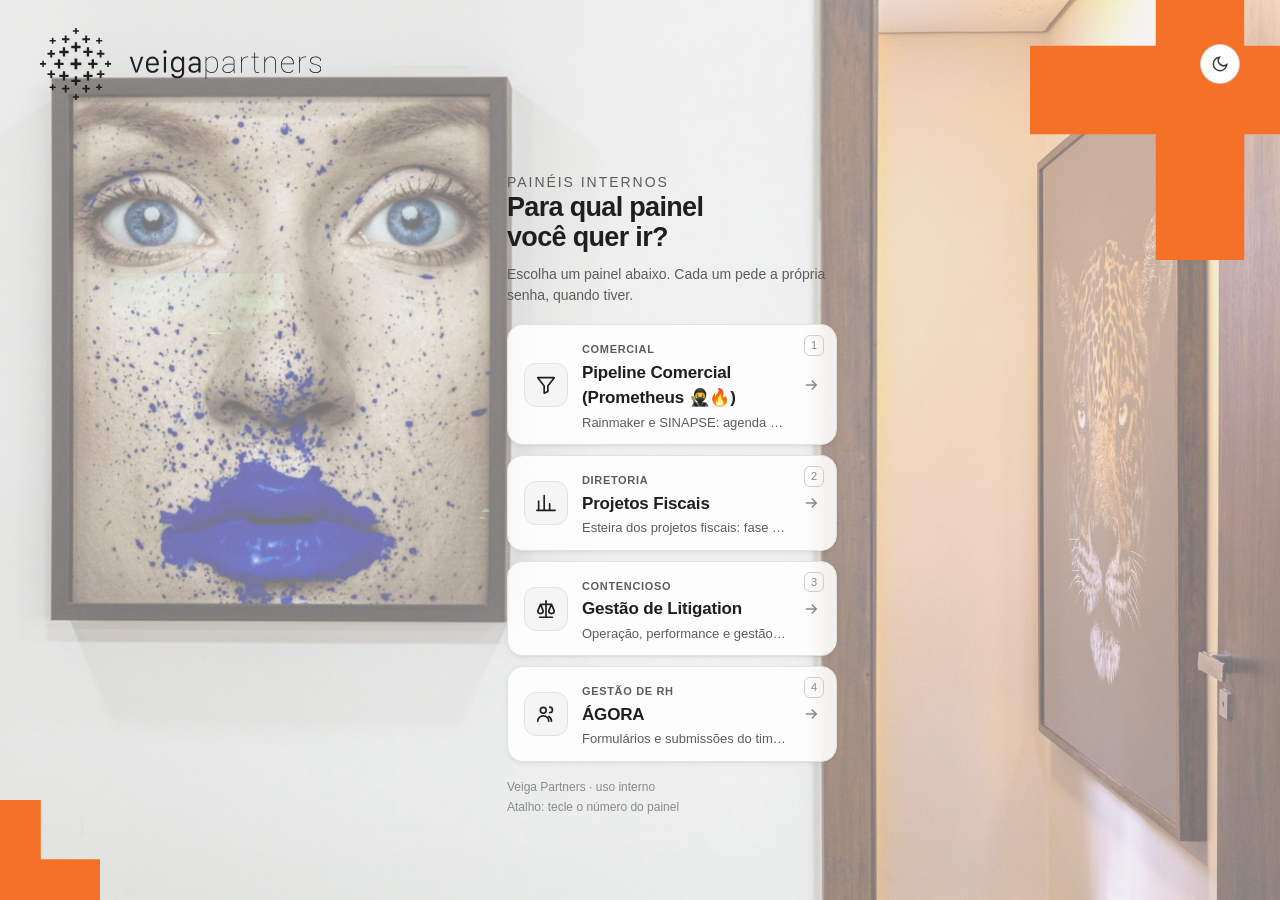
==== commit 8d90b197: "Hub: Pipeline Comercial (Prometheus 🥷🔥) Co-Authored-By: Claude Opus 5.5 <noreply@anthropic.com>" ====
--- a/index.html
+++ b/index.html
@@ -155,7 +155,7 @@
 /* Para incluir um painel novo, acrescente um item nesta lista (na ordem em que deve aparecer). */
 const PAINEIS = [
   {
-    titulo: "Pipeline Comercial",
+    titulo: "Pipeline Comercial (Prometheus 🥷🔥)",
     tag: "Comercial",
     descricao: "Rainmaker e SINAPSE: agenda de follow-ups da semana, funil por estágio, métricas e movimentos do time.",
     url: "/dashcomercial/",
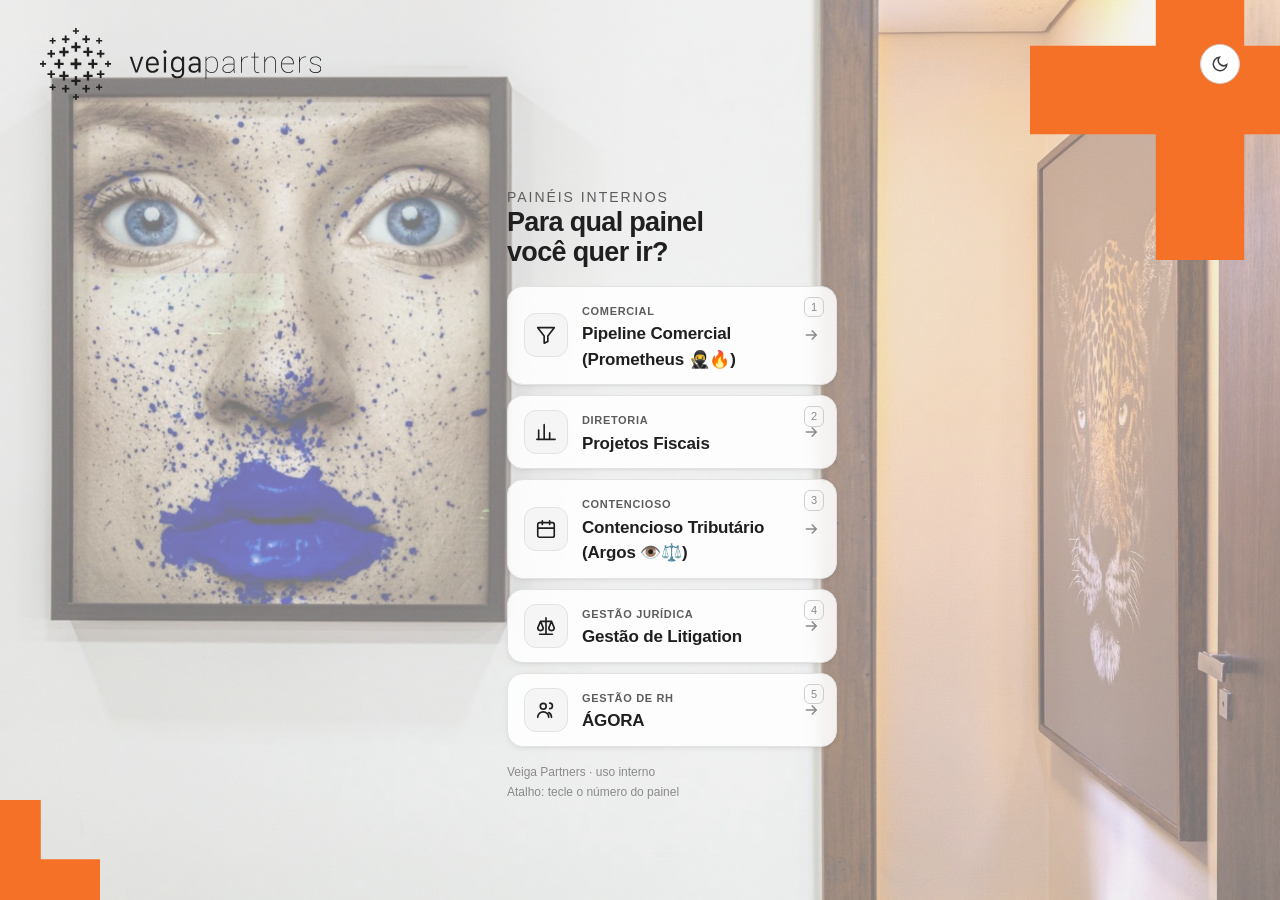
==== commit 0307827c: "Hub: Contencioso Tributário (Argos) e ajuste para telas mais baixas Co-Authored-By: Claude Opus 5.5 " ====
--- a/index.html
+++ b/index.html
@@ -104,6 +104,13 @@
   footer{margin-top:16px;flex-direction:column;gap:2px}
 }
 
+/* telas mais baixas: some a descrição (fica no tooltip) para caber todos os painéis sem rolar */
+@media (min-width:1000px) and (max-height:940px){
+  .card p{display:none}
+  .card > div:not(.top):not(.go){grid-row:1 / span 2}
+  .hero p:not(.kicker){display:none}
+}
+
 @media (max-width:600px){
   :root{--foto-op:.3}
   .wrap{padding-top:28px}
@@ -169,8 +176,15 @@
     icone: "grafico",
   },
   {
+    titulo: "Contencioso Tributário (Argos 👁️⚖️)",
+    tag: "Contencioso",
+    descricao: "Prazos fatais e internos, quadro de demandas, carga de cada pessoa e métricas de gestão do time de contencioso.",
+    url: "/contencioso/",
+    icone: "calendario",
+  },
+  {
     titulo: "Gestão de Litigation",
-    tag: "Contencioso",
+    tag: "Gestão jurídica",
     descricao: "Operação, performance e gestão jurídica do escritório.",
     url: "https://gestao.veiga.law/board",
     icone: "balanca",
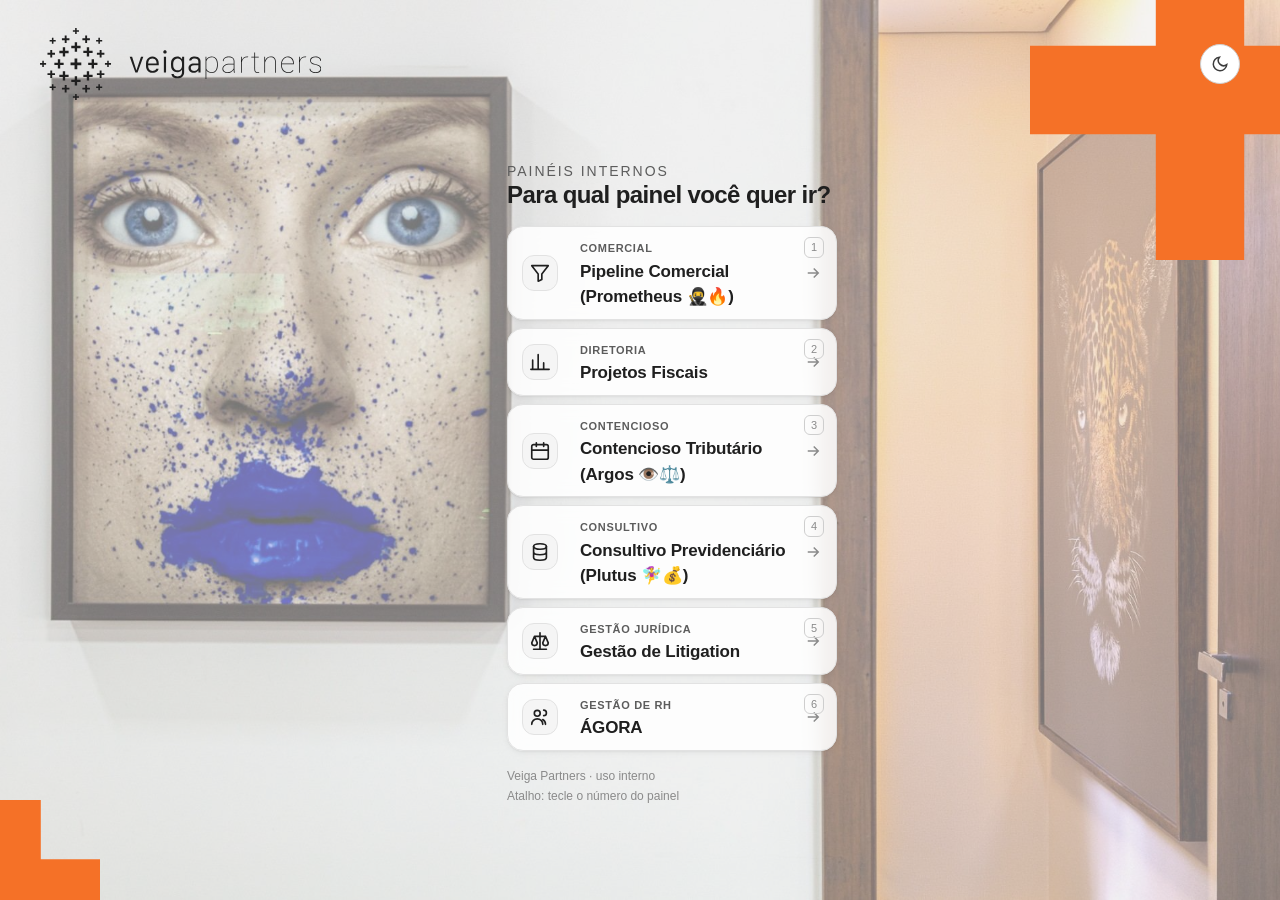
==== commit 78b81f33: "Hub: Consultivo Previdenciário (Plutus) e layout para seis painéis Co-Authored-By: Claude Opus 5.5 <" ====
--- a/index.html
+++ b/index.html
@@ -106,6 +106,11 @@
 
 /* telas mais baixas: some a descrição (fica no tooltip) para caber todos os painéis sem rolar */
 @media (min-width:1000px) and (max-height:940px){
+  .wrap{padding-top:82px!important}
+  h1{font-size:24px}
+  .grid{gap:8px!important}
+  .card{padding:9px 14px!important}
+  .card .ico{width:36px;height:36px}
   .card p{display:none}
   .card > div:not(.top):not(.go){grid-row:1 / span 2}
   .hero p:not(.kicker){display:none}
@@ -183,6 +188,13 @@
     icone: "calendario",
   },
   {
+    titulo: "Consultivo Previdenciário (Plutus 🧚‍♀️💰)",
+    tag: "Consultivo",
+    descricao: "Diagnósticos de créditos previdenciários: documentos pendentes, prazos de entrega, crédito identificado e esteira até a compensação.",
+    url: "/consultivo-prev/",
+    icone: "moedas",
+  },
+  {
     titulo: "Gestão de Litigation",
     tag: "Gestão jurídica",
     descricao: "Operação, performance e gestão jurídica do escritório.",
@@ -204,6 +216,7 @@
   pasta:   '<path d="M3 6a2 2 0 0 1 2-2h4l2 2h8a2 2 0 0 1 2 2v10a2 2 0 0 1-2 2H5a2 2 0 0 1-2-2z"/>',
   balanca: '<path d="M12 3v18M5 21h14M6 7h12M6 7l-3 7a3 3 0 0 0 6 0zM18 7l-3 7a3 3 0 0 0 6 0z"/>',
   pessoas: '<circle cx="9" cy="8" r="3.2"/><path d="M3 20a6 6 0 0 1 12 0M16 4.5a3 3 0 0 1 0 6M18 20a6 6 0 0 0-3-5.2"/>',
+  moedas: '<ellipse cx="12" cy="6" rx="7" ry="3"/><path d="M5 6v6c0 1.7 3.1 3 7 3s7-1.3 7-3V6M5 12v6c0 1.7 3.1 3 7 3s7-1.3 7-3v-6"/>',
   calendario: '<rect x="3" y="5" width="18" height="16" rx="2"/><path d="M16 3v4M8 3v4M3 11h18"/>',
 };
 const esc = s => String(s ?? "").replace(/[&<>"']/g, c => ({"&":"&amp;","<":"&lt;",">":"&gt;",'"':"&quot;","'":"&#39;"}[c]));
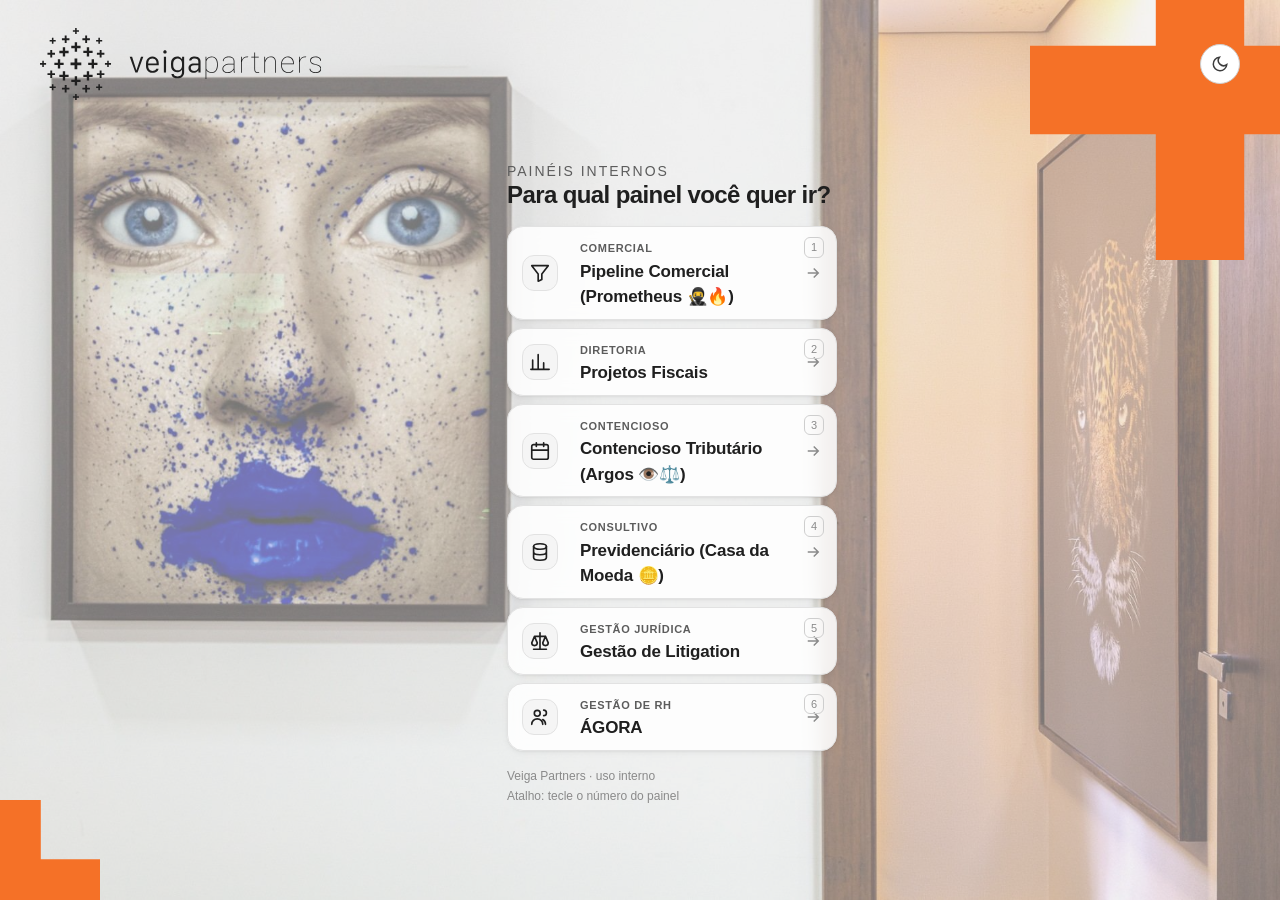
==== commit 66a317ba: "Hub: Previdenciário (Casa da Moeda 🪙) Co-Authored-By: Claude Opus 5.5 <noreply@anthropic.com>" ====
--- a/index.html
+++ b/index.html
@@ -188,7 +188,7 @@
     icone: "calendario",
   },
   {
-    titulo: "Consultivo Previdenciário (Plutus 🧚‍♀️💰)",
+    titulo: "Previdenciário (Casa da Moeda 🪙)",
     tag: "Consultivo",
     descricao: "Diagnósticos de créditos previdenciários: documentos pendentes, prazos de entrega, crédito identificado e esteira até a compensação.",
     url: "/consultivo-prev/",
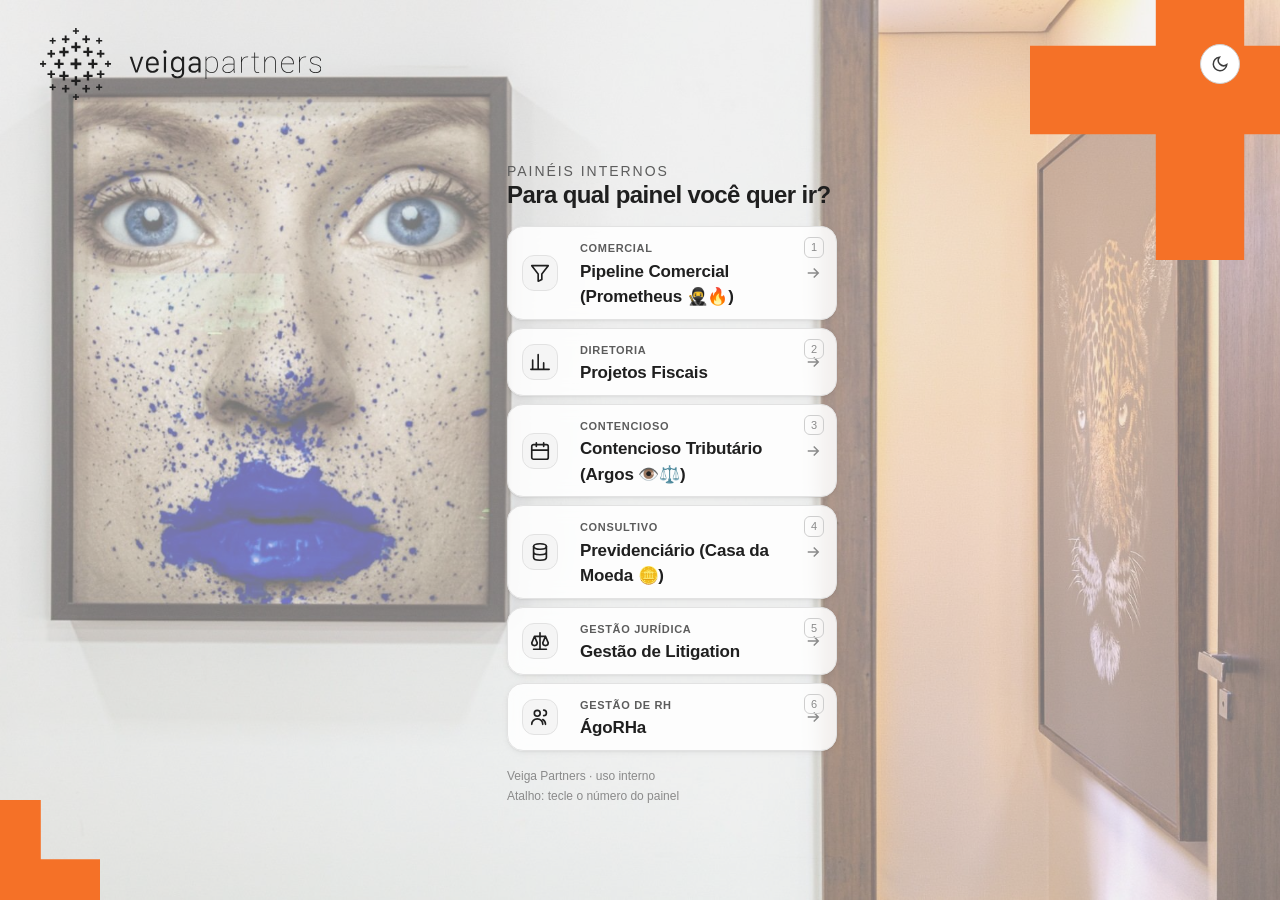
==== commit 70316768: "Renomeia ÁGORA para ÁgoRHa Co-Authored-By: Claude Opus 5.5 <noreply@anthropic.com>" ====
--- a/index.html
+++ b/index.html
@@ -202,7 +202,7 @@
     icone: "balanca",
   },
   {
-    titulo: "ÁGORA",
+    titulo: "ÁgoRHa",
     tag: "Gestão de RH",
     descricao: "Formulários e submissões do time: onde as pessoas da Veiga levam seus pedidos e são ouvidas.",
     url: "https://gestao.veiga.law/formulario-submissoes",
